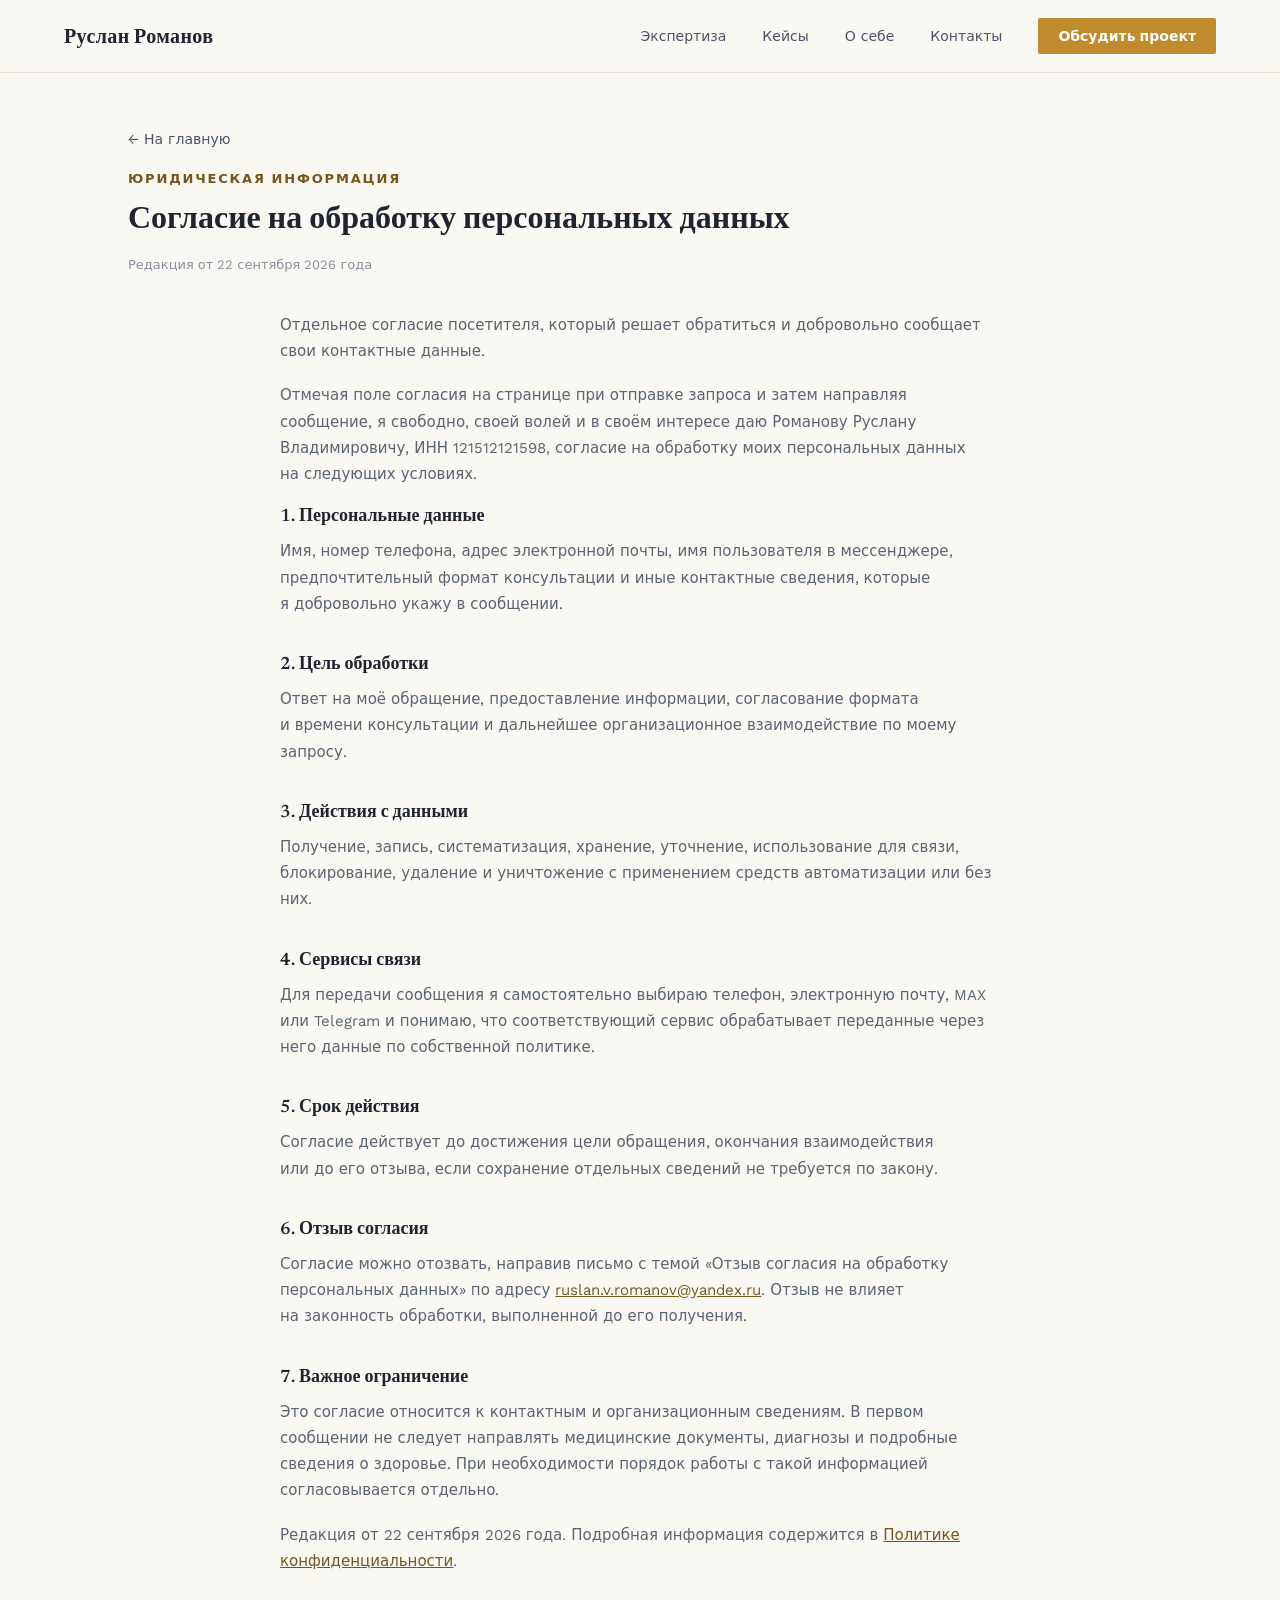
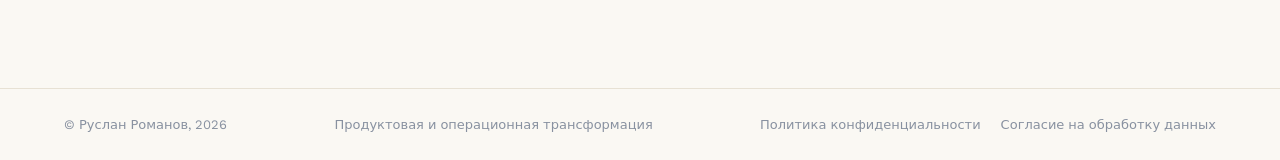
==== consent.html @ ec6fc017 "Добавил юридическую информацию в футер сайта" ====
<!doctype html>
<html lang="ru">
<head>
<meta charset="utf-8">
<meta name="viewport" content="width=device-width, initial-scale=1">
<title>Согласие на обработку персональных данных — Руслан Романов</title>
<meta name="description" content="Условия согласия на обработку персональных данных при обращении через сайт ruslanromanov.pro.">
<link rel="icon" type="image/x-icon" href="assets/favicon/favicon.ico">
<link rel="icon" type="image/png" sizes="16x16" href="assets/favicon/favicon-16x16.png">
<link rel="icon" type="image/png" sizes="32x32" href="assets/favicon/favicon-32x32.png">
<link rel="icon" type="image/png" sizes="48x48" href="assets/favicon/favicon-48x48.png">
<link rel="apple-touch-icon" sizes="180x180" href="assets/favicon/apple-touch-icon.png">
<link rel="icon" type="image/png" sizes="192x192" href="assets/favicon/android-chrome-192x192.png">
<link rel="icon" type="image/png" sizes="512x512" href="assets/favicon/android-chrome-512x512.png">
<link rel="preconnect" href="https://fonts.googleapis.com">
<link rel="preconnect" href="https://fonts.gstatic.com" crossorigin>
<link rel="stylesheet" href="https://fonts.googleapis.com/css2?family=Newsreader:ital,opsz,wght@0,6..72,400;0,6..72,500;0,6..72,600;0,6..72,700;1,6..72,500&family=Work+Sans:wght@400;500;600;700&display=swap">
<link rel="stylesheet" href="css/style.css">
</head>
<body>

<!-- Yandex.Metrika counter -->
<script type="text/javascript">
   (function(m,e,t,r,i,k,a){m[i]=m[i]||function(){(m[i].a=m[i].a||[]).push(arguments)};
   m[i].l=1*new Date();
   for (var j = 0; j < document.scripts.length; j++) {if (document.scripts[j].src === r) { return; }}
   k=e.createElement(t),a=e.getElementsByTagName(t)[0],k.async=1,k.src=r,a.parentNode.insertBefore(k,a)})
   (window, document, "script", "https://mc.yandex.ru/metrika/tag.js", "ym");

   ym(112141627, "init", {
        clickmap:true,
        trackLinks:true,
        accurateTrackBounce:true,
        webvisor:true
   });
</script>
<noscript><div><img src="https://mc.yandex.ru/watch/112141627" style="position:absolute; left:-9999px;" alt="" /></div></noscript>
<!-- /Yandex.Metrika counter -->

<!-- NAV -->
<header class="nav">
  <div class="nav-name"><a href="index.html" style="color:inherit; text-decoration:none;">Руслан Романов</a></div>
  <nav class="nav-links">
    <a href="index.html#expertise">Экспертиза</a>
    <a href="index.html#cases">Кейсы</a>
    <a href="index.html#about">О себе</a>
    <a href="index.html#contact">Контакты</a>
    <a href="index.html#contact" class="btn nav-cta">Обсудить проект</a>
  </nav>
  <button class="nav-toggle" id="navToggle" aria-label="Открыть меню" aria-expanded="false" aria-controls="navMobilePanel">
    <svg width="24" height="24" viewBox="0 0 24 24" fill="none" stroke="#1E2430" stroke-width="1.8" stroke-linecap="round"><line x1="3" y1="6" x2="21" y2="6"></line><line x1="3" y1="12" x2="21" y2="12"></line><line x1="3" y1="18" x2="21" y2="18"></line></svg>
  </button>
  <nav class="nav-mobile-panel" id="navMobilePanel">
    <a href="index.html#expertise">Экспертиза</a>
    <a href="index.html#cases">Кейсы</a>
    <a href="index.html#about">О себе</a>
    <a href="index.html#contact">Контакты</a>
    <a href="index.html#contact" class="btn btn-accent">Обсудить проект</a>
  </nav>
</header>

<!-- LEGAL: CONSENT -->
<section class="legal-hero">
  <div class="container">
    <a class="legal-back" href="index.html">← На главную</a>
    <div class="section-kicker">Юридическая информация</div>
    <h1>Согласие на&nbsp;обработку персональных данных</h1>
    <div class="legal-updated">Редакция от&nbsp;22 сентября 2026 года</div>
  </div>
</section>

<section class="legal-body">
  <div class="container">
    <div class="legal-body-inner">

      <p>Отдельное согласие посетителя, который решает обратиться и&nbsp;добровольно сообщает свои контактные данные.</p>

      <p>Отмечая поле согласия на&nbsp;странице при отправке запроса и&nbsp;затем направляя сообщение, я&nbsp;свободно, своей волей и&nbsp;в&nbsp;своём интересе даю Романову Руслану Владимировичу, ИНН 121512121598, согласие на&nbsp;обработку моих персональных данных на&nbsp;следующих условиях.</p>

      <h2>1. Персональные данные</h2>
      <p>Имя, номер телефона, адрес электронной почты, имя пользователя в&nbsp;мессенджере, предпочтительный формат консультации и&nbsp;иные контактные сведения, которые я&nbsp;добровольно укажу в&nbsp;сообщении.</p>

      <h2>2. Цель обработки</h2>
      <p>Ответ на&nbsp;моё обращение, предоставление информации, согласование формата и&nbsp;времени консультации и&nbsp;дальнейшее организационное взаимодействие по&nbsp;моему запросу.</p>

      <h2>3. Действия с данными</h2>
      <p>Получение, запись, систематизация, хранение, уточнение, использование для&nbsp;связи, блокирование, удаление и&nbsp;уничтожение с&nbsp;применением средств автоматизации или без них.</p>

      <h2>4. Сервисы связи</h2>
      <p>Для&nbsp;передачи сообщения я&nbsp;самостоятельно выбираю телефон, электронную почту, MAX или&nbsp;Telegram и&nbsp;понимаю, что соответствующий сервис обрабатывает переданные через него данные по&nbsp;собственной политике.</p>

      <h2>5. Срок действия</h2>
      <p>Согласие действует до&nbsp;достижения цели обращения, окончания взаимодействия или&nbsp;до&nbsp;его отзыва, если сохранение отдельных сведений не&nbsp;требуется по&nbsp;закону.</p>

      <h2>6. Отзыв согласия</h2>
      <p>Согласие можно отозвать, направив письмо с&nbsp;темой «Отзыв согласия на&nbsp;обработку персональных данных» по&nbsp;адресу <a href="mailto:ruslan.v.romanov@yandex.ru">ruslan.v.romanov@yandex.ru</a>. Отзыв не&nbsp;влияет на&nbsp;законность обработки, выполненной до&nbsp;его получения.</p>

      <h2>7. Важное ограничение</h2>
      <p>Это согласие относится к&nbsp;контактным и&nbsp;организационным сведениям. В&nbsp;первом сообщении не&nbsp;следует направлять медицинские документы, диагнозы и&nbsp;подробные сведения о&nbsp;здоровье. При необходимости порядок работы с&nbsp;такой информацией согласовывается отдельно.</p>

      <p>Редакция от&nbsp;22 сентября 2026 года. Подробная информация содержится в&nbsp;<a href="privacy.html">Политике конфиденциальности</a>.</p>

    </div>
  </div>
</section>

<footer class="footer">
  <span>© Руслан Романов, 2026</span>
  <span>Продуктовая и&nbsp;операционная трансформация</span>
  <nav class="footer-legal">
    <a href="privacy.html">Политика конфиденциальности</a>
    <a href="consent.html">Согласие на&nbsp;обработку данных</a>
  </nav>
</footer>

<script src="js/main.js"></script>
</body>
</html>
---- css/style.css ----
/* Руслан Романов — лендинг. Стили. */

:root {
  --bg: #FAF8F3;
  --bg-alt: #F1EDE3;
  --ink: #1E2430;
  --ink-soft: #4B5566;
  --ink-soft-2: #5B6472;
  --muted: #8891A0;
  --line: #E7E1D4;
  --line-dark: #333B4A;
  --input-border: #D8D2C2;
  --accent: #C08A2E;
  --accent-text: #77561D;
  --font-serif: 'Newsreader', Georgia, serif;
  --font-sans: 'Work Sans', system-ui, -apple-system, sans-serif;
}

* { box-sizing: border-box; }

html { scroll-behavior: smooth; }

[id] { scroll-margin-top: 90px; }

body {
  margin: 0;
  font-family: var(--font-sans);
  background: var(--bg);
  color: var(--ink);
}

h1, h2, h3 {
  font-family: var(--font-serif);
  margin: 0;
  font-weight: 600;
}

p { margin: 0; }

img { max-width: 100%; display: block; }

a {
  color: var(--accent-text);
  text-decoration: none;
}
a:not(.btn):hover { color: var(--ink); }

button { font-family: var(--font-sans); }

.container {
  max-width: 1160px;
  margin: 0 auto;
  padding: 0 64px;
}

.section-kicker {
  font-size: 13px;
  letter-spacing: .14em;
  text-transform: uppercase;
  color: var(--accent-text);
  font-weight: 600;
  margin-bottom: 14px;
}

.section-head {
  max-width: 600px;
  margin-bottom: 56px;
}

.section-head h2 {
  font-size: 32px;
  line-height: 1.25;
  color: var(--ink);
}

.btn {
  display: inline-block;
  font-weight: 600;
  font-size: 15px;
  border-radius: 2px;
  border: none;
  cursor: pointer;
  transition: opacity .15s ease;
  text-align: center;
}
.btn:hover { opacity: .88; }

.btn-accent {
  background: var(--accent);
  color: var(--ink);
  padding: 15px 30px;
}

.btn-dark {
  background: var(--ink);
  color: #FFFFFF;
  padding: 14px 28px;
}

.card {
  transition: transform .15s ease, box-shadow .15s ease;
}
.card:hover {
  transform: translateY(-2px);
  box-shadow: 0 10px 24px rgba(30, 36, 48, .08);
}

/* ---------- NAV ---------- */

.nav {
  position: sticky;
  top: 0;
  z-index: 30;
  display: flex;
  align-items: center;
  justify-content: space-between;
  padding: 18px 64px;
  background: rgba(250, 248, 243, .92);
  backdrop-filter: blur(6px);
  border-bottom: 1px solid var(--line);
}

.nav-name {
  font-family: var(--font-serif);
  font-weight: 600;
  font-size: 20px;
  letter-spacing: .02em;
  color: var(--ink);
}

.nav-links {
  display: flex;
  align-items: center;
  gap: 36px;
}

.nav-links a:not(.btn) {
  font-size: 14px;
  color: var(--ink-soft);
  font-weight: 500;
}
.nav-links a:not(.btn):hover { color: var(--ink); }

.nav-cta {
  background: var(--accent);
  color: #FFFFFF;
  font-size: 14px;
  font-weight: 600;
  padding: 10px 20px;
}

.nav-toggle {
  display: none;
  background: none;
  border: none;
  cursor: pointer;
  padding: 6px;
}
.nav-toggle svg { display: block; }

.nav-mobile-panel {
  display: none;
}

/* ---------- HERO ---------- */

.hero {
  background: var(--ink);
  padding: 88px 64px 76px;
}

.hero-inner {
  max-width: 1180px;
  margin: 0 auto;
  display: grid;
  grid-template-columns: 1.15fr .85fr;
  gap: 60px;
  align-items: start;
}

.hero-text {
  display: flex;
  flex-direction: column;
  gap: 22px;
}

.hero-kicker {
  font-size: 13px;
  letter-spacing: .18em;
  text-transform: uppercase;
  color: var(--accent);
  font-weight: 600;
}

.hero h1 {
  font-size: 46px;
  line-height: 1.14;
  color: #FFFFFF;
  letter-spacing: -.01em;
}

.hero-sub {
  font-size: 16px;
  line-height: 1.65;
  color: #B9C0CC;
  max-width: 500px;
}

.hero-ctas {
  display: flex;
  align-items: center;
  gap: 28px;
  margin-top: 6px;
  flex-wrap: wrap;
}

.hero-link {
  color: var(--line);
  font-size: 15px;
  font-weight: 500;
  border-bottom: 1px solid var(--line-dark);
  padding-bottom: 2px;
}
.hero-link:hover { color: #FFFFFF; }

.hero-stats {
  display: flex;
  gap: 44px;
  margin-top: 16px;
  padding-top: 30px;
  border-top: 1px solid var(--line-dark);
  flex-wrap: wrap;
}

.hero-stat { display: flex; flex-direction: column; gap: 4px; }

.hero-stat-num {
  font-family: var(--font-serif);
  font-size: 30px;
  color: var(--accent);
  font-weight: 600;
}

.hero-stat-label { font-size: 13px; color: var(--muted); }

.hero-photo-wrap { display: flex; justify-content: flex-end; }

.hero-photo {
  width: 100%;
  max-width: 412px;
  height: auto;
  border-radius: 2px;
}

/* ---------- TRUST BAR ---------- */

.trust {
  padding: 44px 64px;
  display: flex;
  flex-direction: column;
  align-items: center;
  gap: 22px;
  border-bottom: 1px solid var(--line);
}

.trust-kicker {
  font-size: 12px;
  letter-spacing: .14em;
  text-transform: uppercase;
  color: var(--muted);
  font-weight: 600;
  text-align: center;
}

.trust-logos {
  width: 100%;
  max-width: 1160px;
  display: flex;
  flex-wrap: wrap;
  align-items: center;
  justify-content: space-between;
  gap: 24px 20px;
}

.trust-logo {
  font-family: var(--font-serif);
  font-size: 19px;
  letter-spacing: .04em;
  color: var(--ink-soft-2);
  font-weight: 600;
  max-height: 32px;
  display: flex;
  align-items: center;
}

.trust-logo--small { font-size: 17px; }

.trust-logo-chip {
  display: flex;
  align-items: center;
  justify-content: center;
  flex: 1 1 0;
  height: 84px;
  padding: 10px 18px;
  background: #FFFFFF;
  border: 1px solid var(--line);
  border-radius: 4px;
}

.trust-logo-chip img {
  max-height: 52px;
  max-width: 100%;
  width: auto;
  height: auto;
  object-fit: contain;
  display: block;
}

.trust-logo-chip--wordmark { padding: 8px 6px; }
.trust-logo-chip--wordmark img { max-height: 68px; }

.trust-note { font-size: 13px; color: var(--muted); text-align: center; }

/* ---------- RESPONSIVE TEXT HELPERS ---------- */
/* .br-d: line break shown on desktop only, hidden on mobile */
/* .br-m: line break shown on mobile only, hidden on desktop */
/* .hide-m: inline content hidden on mobile only */
.br-d { display: inline; }
.br-m { display: none; }
.hide-m { display: inline; }

/* ---------- GENERIC PADDED SECTIONS ---------- */

.section { padding: 96px 64px; }
.section--alt { background: var(--bg-alt); }
.section--white-bordered {
  background: #FFFFFF;
  border-top: 1px solid var(--line);
  border-bottom: 1px solid var(--line);
}

.grid-4 {
  display: grid;
  grid-template-columns: repeat(4, minmax(0, 1fr));
  gap: 24px;
}

.grid-2 {
  display: grid;
  grid-template-columns: repeat(2, minmax(0, 1fr));
  gap: 24px;
}

.grid-3 {
  display: grid;
  grid-template-columns: repeat(3, minmax(0, 1fr));
  gap: 32px;
}

/* For whom */

.whom-card {
  background: #FFFFFF;
  border: 1px solid var(--line);
  border-radius: 2px;
  padding: 28px 24px;
  display: flex;
  flex-direction: column;
  gap: 16px;
}

.whom-card h3 { font-size: 17px; color: var(--ink); font-weight: 600; }
.whom-card p { font-size: 14px; line-height: 1.55; color: var(--ink-soft-2); }

/* Expertise */

.expertise-card {
  border-top: 2px solid var(--accent);
  padding: 26px 22px 0;
  display: flex;
  flex-direction: column;
  gap: 14px;
}
.expertise-card h3 { font-size: 18px; color: var(--ink); font-weight: 600; }
.expertise-card p { font-size: 14px; line-height: 1.6; color: var(--ink-soft-2); }

/* Cases */

.case-card {
  background: #FFFFFF;
  border: 1px solid var(--line);
  border-radius: 2px;
  padding: 32px;
}

.case-head {
  display: flex;
  align-items: baseline;
  justify-content: space-between;
  margin-bottom: 18px;
  gap: 12px;
}
.case-head h3 { font-size: 19px; color: var(--ink); font-weight: 600; }
.case-head span { font-size: 12px; color: var(--muted); white-space: nowrap; }

.case-stats {
  display: flex;
  gap: 32px;
  margin-bottom: 18px;
  flex-wrap: wrap;
}
.case-stat-num {
  font-family: var(--font-serif);
  font-size: 26px;
  color: var(--accent-text);
  font-weight: 600;
}
.case-stat-label { font-size: 12px; color: var(--muted); }
.case-card p { font-size: 14px; line-height: 1.6; color: var(--ink-soft-2); }

/* Mid CTA */

.mid-cta {
  padding: 48px 64px;
  background: var(--accent);
  display: flex;
  align-items: center;
  justify-content: center;
  gap: 32px;
  flex-wrap: wrap;
  text-align: center;
}
.mid-cta h2 { font-size: 24px; color: var(--ink); margin: 0; }

/* Methodology */

.methodology {
  padding: 72px 64px;
  display: flex;
  flex-direction: column;
  align-items: center;
  gap: 26px;
}

.tag-list {
  display: flex;
  flex-wrap: wrap;
  gap: 12px;
  justify-content: center;
  max-width: 820px;
}

.tag-pill {
  font-size: 13px;
  color: var(--ink-soft);
  border: 1px solid var(--line);
  border-radius: 20px;
  padding: 8px 16px;
}

/* AI projects */

.ai-card {
  background: var(--bg);
  border: 1px solid var(--line);
  border-radius: 2px;
  padding: 30px;
}
.ai-card-head {
  display: flex;
  align-items: center;
  justify-content: space-between;
  margin-bottom: 16px;
  gap: 12px;
  flex-wrap: wrap;
}
.ai-card h3 { font-size: 19px; color: var(--ink); font-weight: 600; }
.ai-badge {
  font-size: 11px;
  letter-spacing: .06em;
  text-transform: uppercase;
  color: var(--accent-text);
  border: 1px solid var(--accent-text);
  border-radius: 12px;
  padding: 4px 10px;
  white-space: nowrap;
}
.ai-card p {
  font-size: 14px;
  line-height: 1.65;
  color: var(--ink-soft-2);
  margin-bottom: 18px;
}
.ai-card a { font-size: 14px; font-weight: 600; }

/* Process */

.process-step { display: flex; flex-direction: column; gap: 12px; }
.process-num {
  font-family: var(--font-serif);
  font-size: 22px;
  color: var(--accent-text);
  font-weight: 600;
}
.process-step h3 { font-size: 17px; color: var(--ink); font-weight: 600; }
.process-step p { font-size: 14px; line-height: 1.55; color: var(--ink-soft-2); }

/* Contact */

.contact {
  padding: 100px 64px;
  display: flex;
  flex-direction: column;
  align-items: center;
  text-align: center;
}

.contact-head {
  max-width: 560px;
  display: flex;
  flex-direction: column;
  align-items: center;
  gap: 16px;
  margin-bottom: 48px;
}
.contact-head h2 { font-size: 34px; color: var(--ink); }
.contact-head p { font-size: 15px; line-height: 1.6; color: var(--ink-soft-2); }

.contact-form {
  width: 100%;
  max-width: 520px;
  display: flex;
  flex-direction: column;
  gap: 16px;
}

.contact-form input,
.contact-form textarea {
  width: 100%;
  font-family: var(--font-sans);
  font-size: 14px;
  padding: 14px 16px;
  border: 1px solid var(--input-border);
  border-radius: 2px;
  background: #FFFFFF;
  color: var(--ink);
}
.contact-form textarea { resize: vertical; min-height: 110px; }
.contact-form input::placeholder,
.contact-form textarea::placeholder { color: var(--muted); }

.contact-submit {
  width: 100%;
  background: var(--accent);
  color: var(--ink);
  font-weight: 600;
  font-size: 15px;
  padding: 16px;
  margin-top: 6px;
}

.contact-alt {
  font-size: 14px;
  color: var(--ink-soft-2);
  text-align: center;
  margin-top: 2px;
}
.contact-alt a { font-weight: 600; }

.contact-note { font-size: 13px; color: var(--muted); margin-top: 4px; }

.form-status {
  font-size: 14px;
  padding: 4px;
  display: none;
}
.form-status.is-visible { display: block; }
.form-status.is-success { color: #2E6F4E; }
.form-status.is-error { color: #B03A2E; }

/* About */

.about-mv {
  display: grid;
  grid-template-columns: repeat(2, minmax(0, 1fr));
  gap: 32px;
  margin-bottom: 48px;
  padding-bottom: 48px;
  border-bottom: 1px solid var(--line);
}

.about-mv-label {
  font-size: 13px;
  letter-spacing: .1em;
  text-transform: uppercase;
  color: var(--accent-text);
  font-weight: 600;
  margin-bottom: 10px;
}

.about-mv-item p { font-size: 15px; line-height: 1.6; color: var(--ink-soft-2); }

.about-values-head {
  font-family: var(--font-serif);
  font-size: 20px;
  font-weight: 600;
  color: var(--ink);
  margin-bottom: 24px;
}


/* Footer */

.footer {
  padding: 28px 64px;
  border-top: 1px solid var(--line);
  display: flex;
  align-items: center;
  justify-content: space-between;
  gap: 12px;
  flex-wrap: wrap;
}
.footer span { font-size: 13px; color: var(--muted); }

.footer-legal {
  display: flex;
  align-items: center;
  gap: 20px;
}
.footer-legal a {
  font-size: 13px;
  color: var(--muted);
}
.footer-legal a:hover { color: var(--ink); }

/* ---------- LEGAL PAGES ---------- */

.legal-hero {
  padding: 56px 64px 8px;
}
.legal-hero h1 {
  font-size: 32px;
  line-height: 1.28;
  color: var(--ink);
  max-width: 720px;
}
.legal-updated {
  font-size: 13px;
  color: var(--muted);
  margin-top: 16px;
}
.legal-back {
  display: inline-block;
  margin-bottom: 24px;
  font-size: 14px;
  color: var(--ink-soft);
}
.legal-back:hover { color: var(--ink); }

.legal-body {
  padding: 32px 64px 96px;
}
.legal-body-inner {
  max-width: 720px;
  margin: 0 auto;
}
.legal-body p {
  font-size: 15px;
  line-height: 1.75;
  color: var(--ink-soft-2);
  margin-bottom: 18px;
}
.legal-body h2 {
  font-size: 18px;
  color: var(--ink);
  margin: 36px 0 12px;
}
.legal-body h2:first-of-type { margin-top: 0; }
.legal-body a { text-decoration: underline; }

/* ---------- RESPONSIVE ---------- */

@media (max-width: 900px) {
  .container,
  .nav,
  .hero,
  .trust,
  .section,
  .mid-cta,
  .methodology,
  .contact,
  .footer,
  .legal-hero,
  .legal-body {
    padding-left: 22px;
    padding-right: 22px;
  }

  .nav { padding-top: 16px; padding-bottom: 16px; }
  .nav-links { display: none; }
  .nav-toggle { display: inline-flex; }
  .nav-name { font-size: 17px; }

  .nav-mobile-panel {
    position: fixed;
    inset: 62px 0 auto 0;
    background: var(--bg);
    border-bottom: 1px solid var(--line);
    padding: 18px 22px 24px;
    flex-direction: column;
    gap: 14px;
    z-index: 25;
    box-shadow: 0 12px 24px rgba(30, 36, 48, .1);
  }
  .nav-mobile-panel.is-open { display: flex; }
  .nav-mobile-panel a:not(.btn) {
    font-size: 15px;
    color: var(--ink-soft);
    font-weight: 500;
  }
  .nav-mobile-panel .btn { text-align: center; }

  .hero { padding-top: 40px; padding-bottom: 44px; }
  .hero-inner {
    grid-template-columns: 1fr;
    gap: 20px;
  }
  .hero-photo-wrap { margin-top: 28px; justify-content: center; }
  .hero-photo { max-width: 100%; }
  .hero h1 { font-size: 28px; line-height: 1.2; }
  .hero-sub { font-size: 14px; max-width: none; }
  .hero-kicker { font-size: 12px; }
  .hero-ctas { margin-top: 0; }
  .hero-ctas .btn-accent { width: 100%; padding: 15px 22px; }
  .hero-stats { display: none; }

  .trust { padding-top: 32px; padding-bottom: 32px; gap: 16px; }
  .trust-kicker { font-size: 11px; }
  .trust-logos { gap: 16px 24px; }
  .trust-logo { font-size: 15px; }
  .trust-logo--small { font-size: 13px; }
  .trust-logo-chip { height: 64px; padding: 8px 12px; flex: 1 1 40%; }
  .trust-logo-chip img { max-height: 38px; }
  .trust-logo-chip--wordmark { padding: 8px 6px; }
  .trust-logo-chip--wordmark img { max-height: 48px; }
  .trust-note { font-size: 12px; }

  .section { padding-top: 48px; padding-bottom: 48px; }
  .section-head { margin-bottom: 28px; }
  .section-head h2 { font-size: 24px; }
  .section-kicker { font-size: 12px; margin-bottom: 10px; }

  .grid-4, .grid-2, .grid-3 { grid-template-columns: 1fr; gap: 16px; }

  .whom-card { padding: 22px; gap: 10px; }
  .whom-card h3 { font-size: 16px; }
  .whom-card p { font-size: 13px; }

  .expertise-card { padding-top: 14px; gap: 8px; }
  .expertise-card h3 { font-size: 16px; }
  .expertise-card p { font-size: 13px; }

  .case-card { padding: 24px; }
  .case-head h3 { font-size: 16px; }
  .case-stats { gap: 24px; margin-bottom: 14px; }
  .case-stat-num { font-size: 21px; }
  .case-card p { font-size: 13px; }

  .mid-cta { padding: 36px 22px; flex-direction: column; gap: 16px; }
  .mid-cta h2 { font-size: 20px; }

  .methodology { padding: 44px 22px; gap: 18px; }
  .tag-pill { font-size: 12px; padding: 7px 14px; }

  .ai-card { padding: 24px; }
  .ai-card h3 { font-size: 16px; }
  .ai-card p { font-size: 13px; }

  .process-step h3 { font-size: 16px; }
  .process-step p { font-size: 13px; }
  .process-num { font-size: 20px; }

  .contact { padding: 56px 22px; }
  .contact-head { margin-bottom: 32px; gap: 12px; }
  .contact-head h2 { font-size: 26px; }
  .contact-head p { font-size: 14px; }
  .contact-note { font-size: 12px; }
  .contact-alt { font-size: 13px; }

  .about-mv { grid-template-columns: 1fr; gap: 24px; margin-bottom: 32px; padding-bottom: 32px; }
  .about-values-head { font-size: 18px; margin-bottom: 16px; }

  .footer { flex-direction: column; align-items: center; text-align: center; padding: 24px 22px; }
  .footer-legal { gap: 14px; }

  .legal-hero { padding-top: 40px; }
  .legal-hero h1 { font-size: 25px; }
  .legal-body { padding-top: 24px; padding-bottom: 64px; }
  .legal-body h2 { font-size: 17px; }

  .br-d { display: none; }
  .br-m { display: inline; }
  .hide-m { display: none; }
}
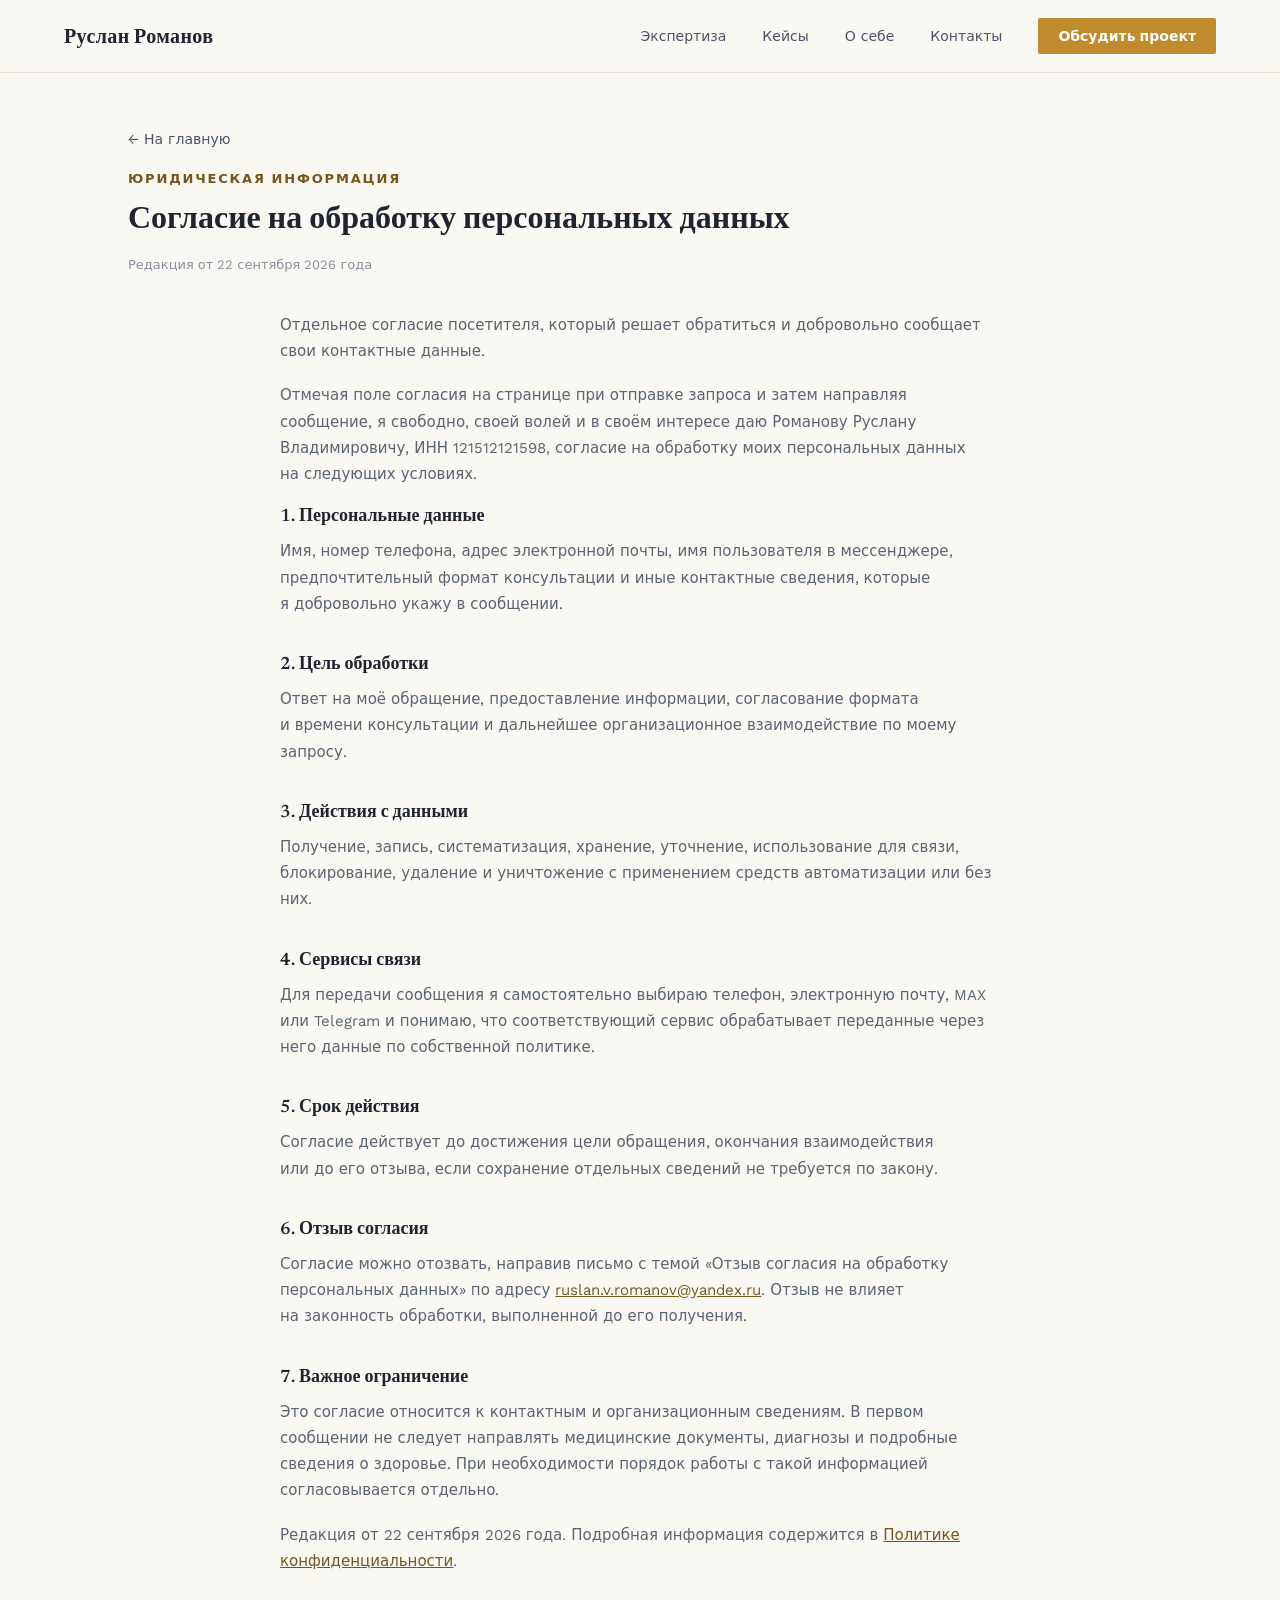
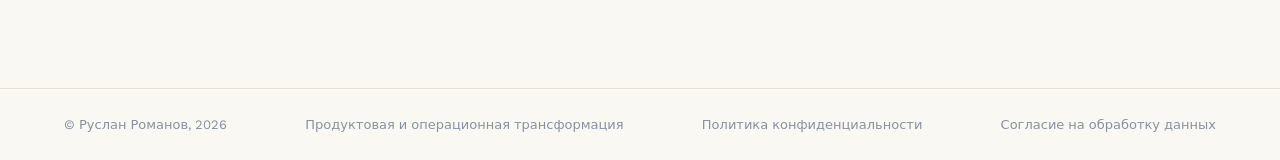
==== commit 22d6840e: "Обновил расстояние между блоками футера" ====
--- a/consent.html
+++ b/consent.html
@@ -107,10 +107,8 @@
 <footer class="footer">
   <span>© Руслан Романов, 2026</span>
   <span>Продуктовая и&nbsp;операционная трансформация</span>
-  <nav class="footer-legal">
-    <a href="privacy.html">Политика конфиденциальности</a>
-    <a href="consent.html">Согласие на&nbsp;обработку данных</a>
-  </nav>
+  <a class="footer-legal-link" href="privacy.html">Политика конфиденциальности</a>
+  <a class="footer-legal-link" href="consent.html">Согласие на&nbsp;обработку данных</a>
 </footer>
 
 <script src="js/main.js"></script>
--- a/css/style.css
+++ b/css/style.css
@@ -622,16 +622,11 @@
 }
 .footer span { font-size: 13px; color: var(--muted); }
 
-.footer-legal {
-  display: flex;
-  align-items: center;
-  gap: 20px;
-}
-.footer-legal a {
+.footer-legal-link {
   font-size: 13px;
   color: var(--muted);
 }
-.footer-legal a:hover { color: var(--ink); }
+.footer-legal-link:hover { color: var(--ink); }
 
 /* ---------- LEGAL PAGES ---------- */
 
@@ -790,8 +785,7 @@
   .about-mv { grid-template-columns: 1fr; gap: 24px; margin-bottom: 32px; padding-bottom: 32px; }
   .about-values-head { font-size: 18px; margin-bottom: 16px; }
 
-  .footer { flex-direction: column; align-items: center; text-align: center; padding: 24px 22px; }
-  .footer-legal { gap: 14px; }
+  .footer { flex-direction: column; align-items: center; text-align: center; padding: 24px 22px; gap: 10px; }
 
   .legal-hero { padding-top: 40px; }
   .legal-hero h1 { font-size: 25px; }
